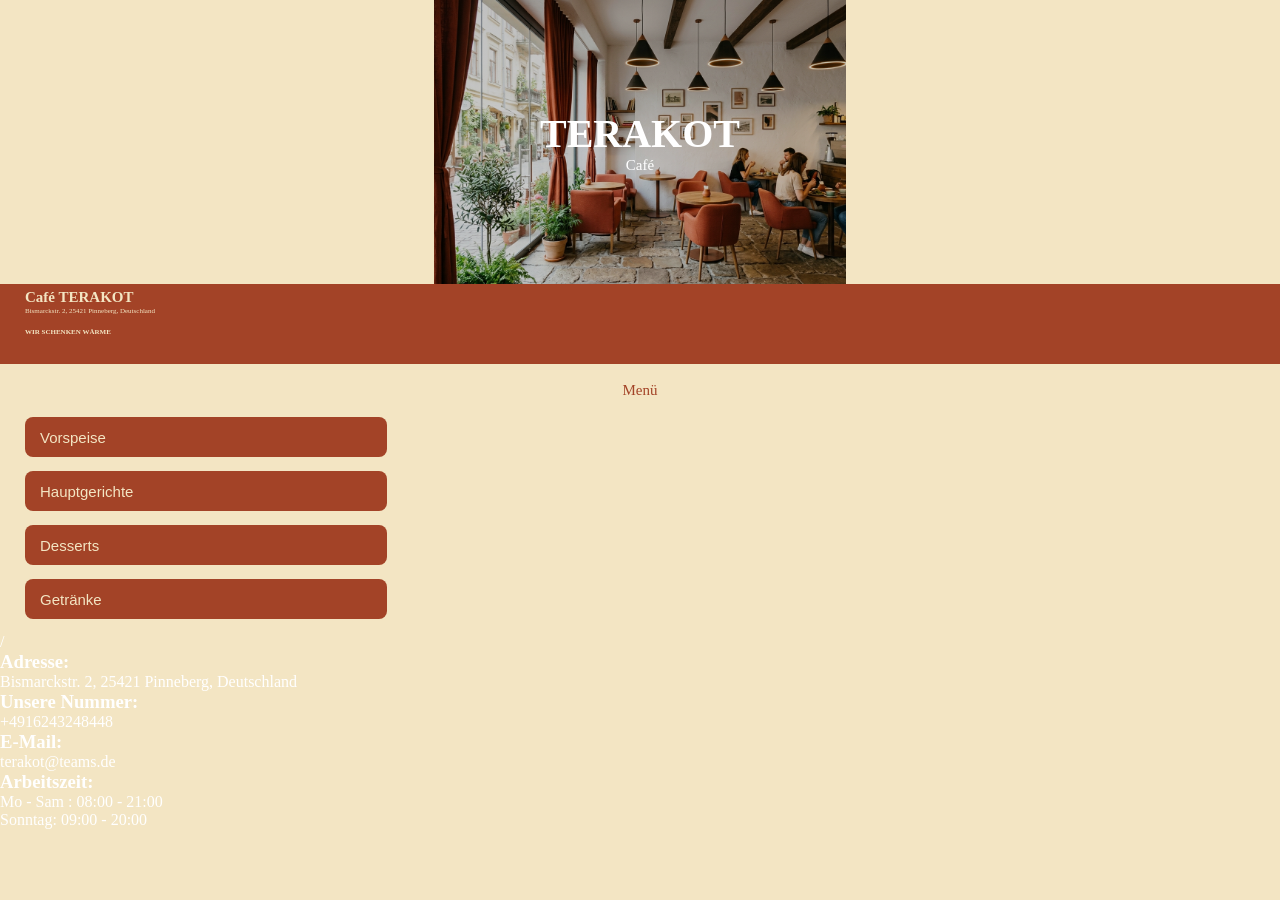
==== index.html @ 1383a9db "terakot-test-01" ====
<!DOCTYPE html>
<html lang="en">
<head>
    <meta charset="UTF-8">
    <meta name="viewport" content="width=device-width, initial-scale=1.0">
    <title>Document</title>
     <link rel="stylesheet" href="./css/styles.css">
</head>
<body>
    <section class="afischa">
        <div class="afisch">
        <h1 class="afitex">TERAKOT</h1>
        <h3 class="afip">Café</h3>
    </div>
        
    </section>
    <section class="feauter">
        <h2 class="featext">Café TERAKOT</h2>
        <p class="feapic">Bismarckstr. 2, 25421 Pinneberg, Deutschland</p>
        <h4 class="fealos">WIR SCHENKEN WÄRME</h4>
    </section>
    <section class="tablet">
        <div class="spysok">
            <h2 class="nazva" >Menü</h2></div>
        <div class="variant">
        <ul class="list">
           <li class="one-list"><button class="pers"><p class="tebut">Vorspeise</p></button></li> 
           <li class="one-list"><button class="pers"><p class="tebut">Hauptgerichte</p></button></li> 
           <li class="one-list"><button class="pers"><p class="tebut">Desserts</p></button></li>
           <li class="one-list"><button class="pers"><p class="tebut">Getränke</p></button></li> 
        </ul>
        </div>
        
    </section>
    <section>
        <div>/</div>
        <div><h3>Adresse:</h3>
            <p>Bismarckstr. 2, 25421 Pinneberg, Deutschland</p></div>
        <div><h3>Unsere Nummer:</h3>
        <p>+4916243248448</p></div>
        <div><h3>E-Mail:</h3>
        <p>terakot@teams.de</p></div>
        <div><h3>Arbeitszeit:</h3>
        <p>Mo - Sam : 08:00 - 21:00</p>
    <p>Sonntag: 09:00 - 20:00</p></div>
    </section>
</body>
</html>
---- css/styles.css ----
::before,
::after {
box-sizing: border-box;
margin: 0;
padding: 0;  
}
body {
font-family: var(--second-family);
color: #FFF;
background: #F3E5C3;
margin: 0;
}

body.modal-open {
overflow: hidden;
}


ul {
list-style: none;
}

a {
text-decoration: none;
}
h1,
h2,
h3,
h4,
h5,
h6,
p {
margin: 0;
padding: 0;
}

ul,
ol {
margin: 0;
padding: 0;
}

img {
display: block;
max-width: 100%;
height: auto; 
}

.afischa {
    text-align: center;
    padding: 110px 0;
    background-image: linear-gradient(to bottom, rgba(0, 0, 0, 0.24), rgba(0, 0, 0, 0.180)), url(../images/heder.png);
    background-repeat: no-repeat;
    background-position: center center;
    background-size: cover;
    max-width: 412px;
    align-items: center;
    margin: auto;
}

.afitex {
  font-size: 40px;
}

.afip {
font-weight: 400;
font-size: 15px;
}

.feauter {
padding: 0;
height: 80px;  
background: #A34327;
}

.featext {
 font-size: 15px;   
 color: #F3E5C3;
 padding-left: 25px;
 padding-top: 5px;
}

.feapic {
font-size: 7px;
color: #F3E5C3;
padding-left: 25px;
margin-top: 1px;
}

.fealos {
font-size: 7px;
color: #F3E5C3; 
margin-top: 13px; 
padding-left: 25px;
}

.spysok {
text-align: center;
}

.nazva {
font-weight: 400;
font-size: 15px;
color: #A34327;
margin: 18px auto;
}

.pers {
border-radius: 8px;
width: 362px;
height: 40px; 
cursor: pointer;
background-color: #A34327;
padding: 8px 15px;
margin-right: auto;
margin-left: auto;
border: none;
}

.one-list {
margin: 14px 25px;
}

.tebut {
font-weight: 400;
font-size: 15px;
text-align: left;  
color: #F3E5C3; 
font-family: var(--second-family)
}
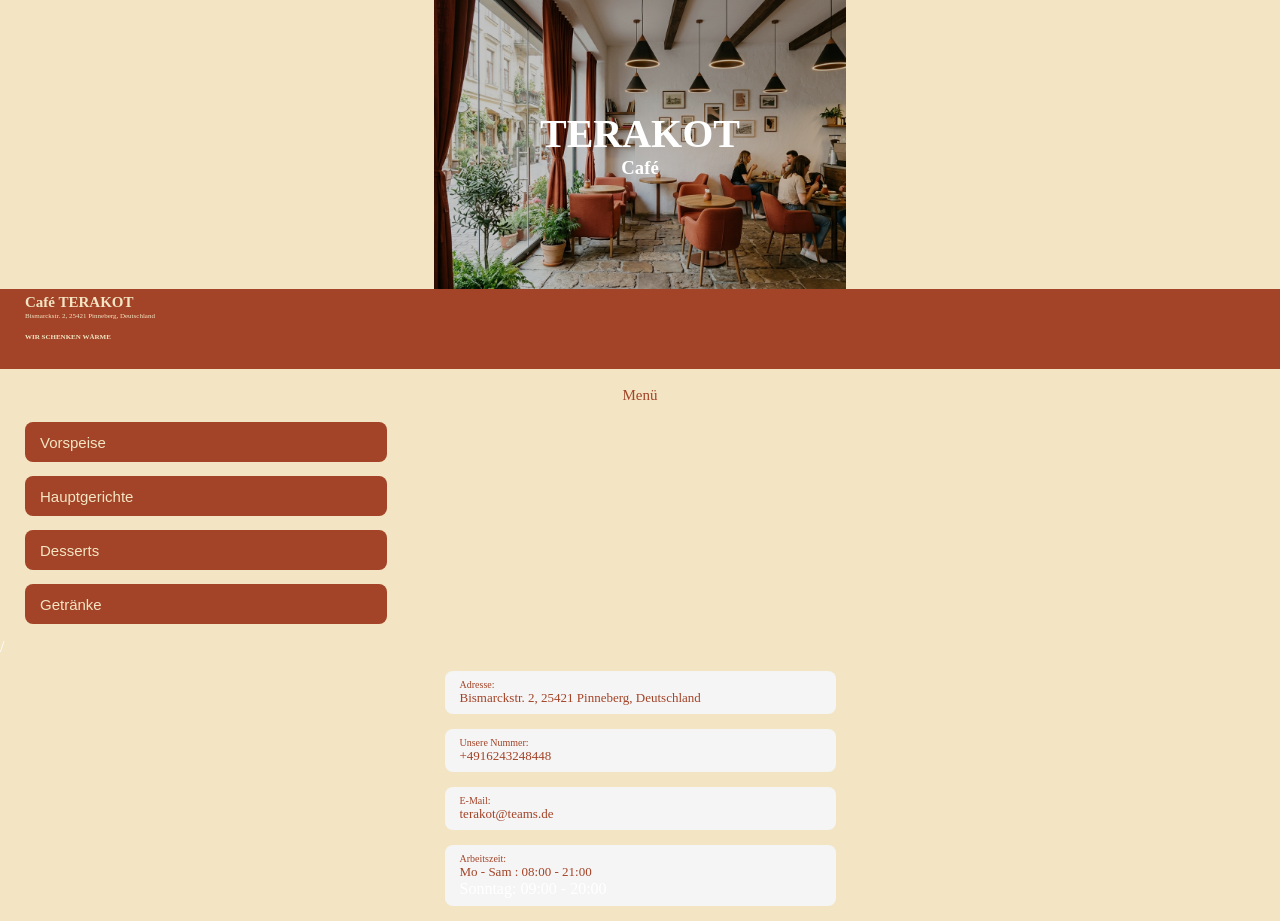
==== commit f3a1bf50: "terakot-test-02" ====
--- a/index.html
+++ b/index.html
@@ -10,7 +10,7 @@
     <section class="afischa">
         <div class="afisch">
         <h1 class="afitex">TERAKOT</h1>
-        <h3 class="afip">Café</h3>
+        <h3 clclass="texin"ass="afip">Café</h3>
     </div>
         
     </section>
@@ -34,14 +34,14 @@
     </section>
     <section>
         <div>/</div>
-        <div><h3>Adresse:</h3>
-            <p>Bismarckstr. 2, 25421 Pinneberg, Deutschland</p></div>
-        <div><h3>Unsere Nummer:</h3>
-        <p>+4916243248448</p></div>
-        <div><h3>E-Mail:</h3>
-        <p>terakot@teams.de</p></div>
-        <div><h3>Arbeitszeit:</h3>
-        <p>Mo - Sam : 08:00 - 21:00</p>
+        <div class="info"><h3 class="boin">Adresse:</h3>
+            <p class="texin">Bismarckstr. 2, 25421 Pinneberg, Deutschland</p></div>
+        <div class="info"><h3 class="boin">Unsere Nummer:</h3>
+        <p class="texin">+4916243248448</p></div>
+        <div class="info"><h3 class="boin">E-Mail:</h3>
+        <p class="texin">terakot@teams.de</p></div>
+        <div class="info"><h3 class="boin">Arbeitszeit:</h3>
+        <p class="texin">Mo - Sam : 08:00 - 21:00</p>
     <p>Sonntag: 09:00 - 20:00</p></div>
     </section>
 </body>
--- a/css/styles.css
+++ b/css/styles.css
@@ -127,4 +127,26 @@
 text-align: left;  
 color: #F3E5C3; 
 font-family: var(--second-family)
+}
+
+.info {
+border-radius: 8px;
+width: 361px;
+background-color: #f5f5f5;
+padding: 8px 15px;
+margin: 15px auto;
+}
+
+.boin {
+font-weight: 400;
+font-size: 10px;
+text-align: left;
+color: #A34327;
+}
+
+.texin {
+font-weight: 400;
+font-size: 13px;
+text-align: left;
+color: #A34327;
 }
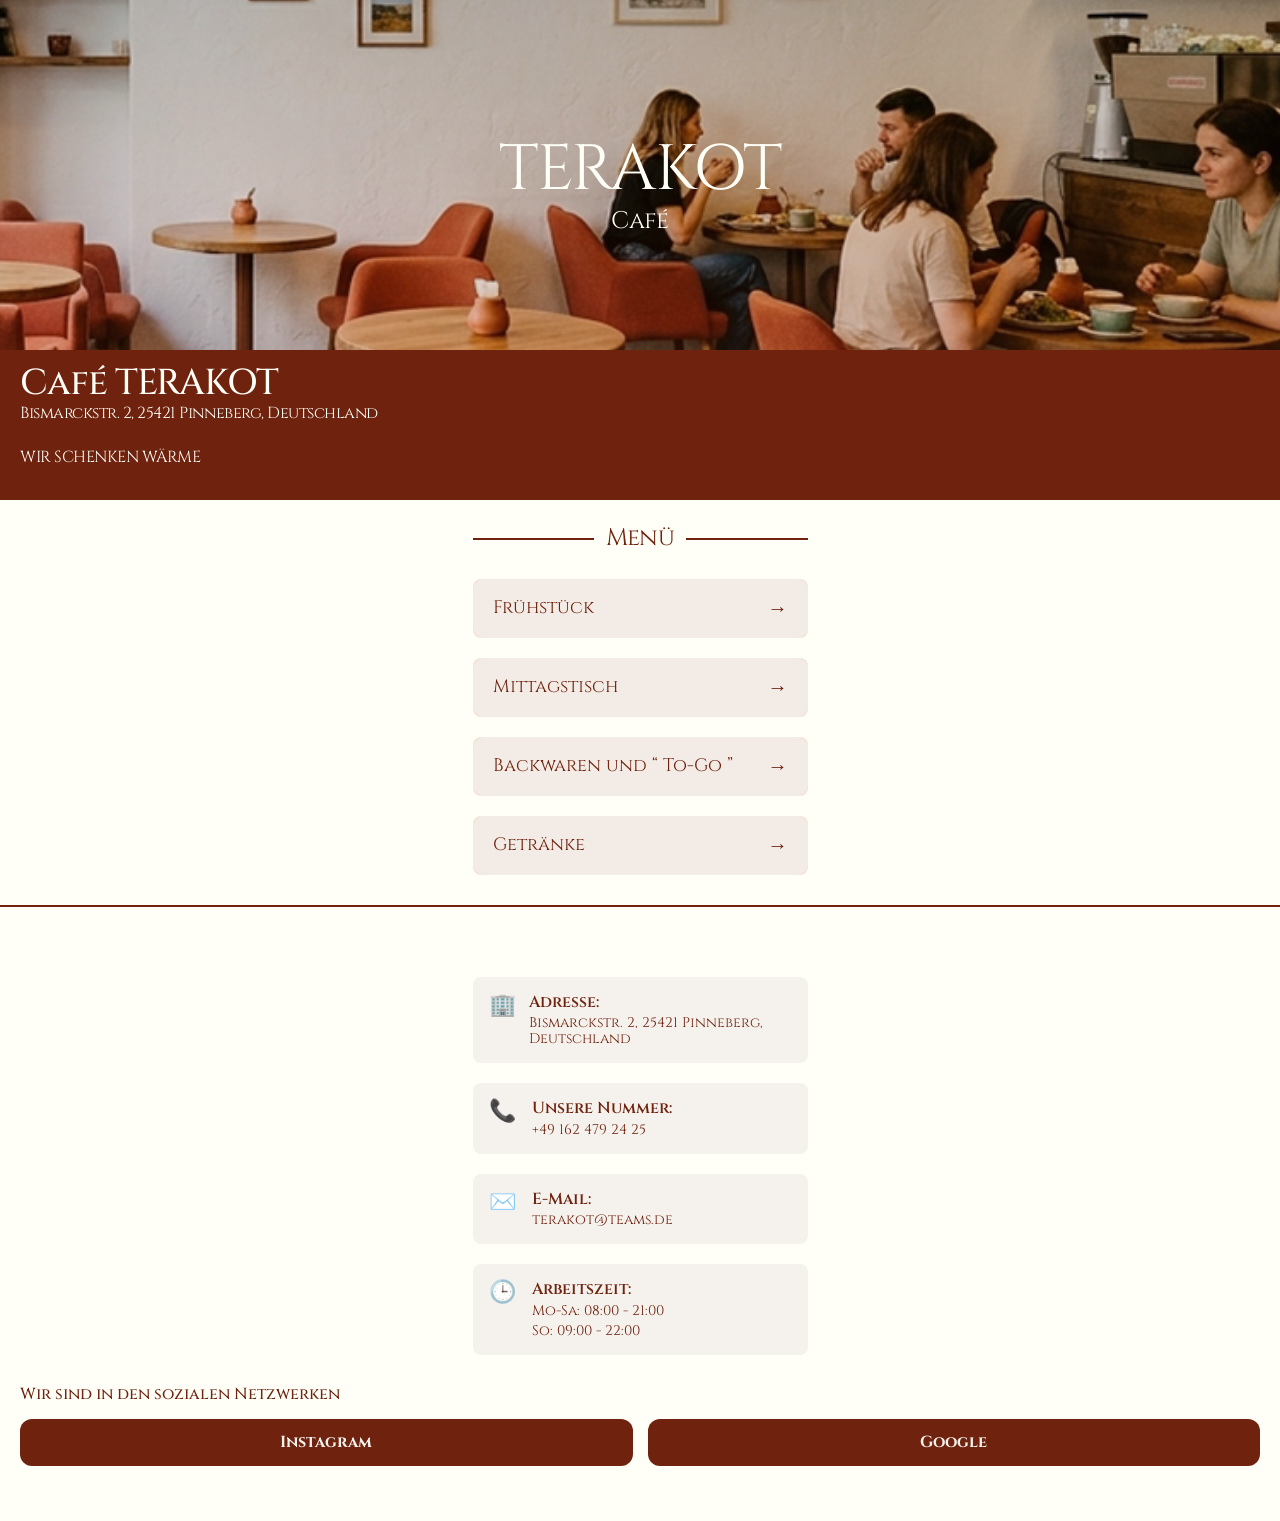
==== commit 2056a197: "TERAKOT-test-2.0" ====
--- a/index.html
+++ b/index.html
@@ -3,46 +3,107 @@
 <head>
     <meta charset="UTF-8">
     <meta name="viewport" content="width=device-width, initial-scale=1.0">
-    <title>Document</title>
-     <link rel="stylesheet" href="./css/styles.css">
+    <title>TERAKOT</title>
+    <link rel="preconnect" href="https://fonts.googleapis.com">
+    <link rel="preconnect" href="https://fonts.gstatic.com" crossorigin>
+    <link href="https://fonts.googleapis.com/css2?family=Cinzel:wght@400..900&family=Lato:ital,wght@0,100;0,300;0,400;0,700;0,900;1,100;1,300;1,400;1,700;1,900&family=Montserrat:ital,wght@0,100..900;1,100..900&family=Playfair+Display:ital,wght@0,400..900;1,400..900&display=swap" rel="stylesheet">
+    <link
+      rel="stylesheet"
+      href="https://cdnjs.cloudflare.com/ajax/libs/modern-normalize/3.0.1/modern-normalize.min.css"
+      integrity="sha512-q6WgHqiHlKyOqslT/lgBgodhd03Wp4BEqKeW6nNtlOY4quzyG3VoQKFrieaCeSnuVseNKRGpGeDU3qPmabCANg=="
+      crossorigin="anonymous"
+      referrerpolicy="no-referrer"
+    />
+    <link rel="stylesheet" href="./css/styles.css">
 </head>
 <body>
-    <section class="afischa">
-        <div class="afisch">
-        <h1 class="afitex">TERAKOT</h1>
-        <h3 clclass="texin"ass="afip">Café</h3>
+    <section class="home-page">
+        <div class="home">
+        <h1 class="home-text">TERAKOT</h1>
+        <h3 class="hptext"ass="afip">Café</h3>
     </div>
         
     </section>
-    <section class="feauter">
-        <h2 class="featext">Café TERAKOT</h2>
-        <p class="feapic">Bismarckstr. 2, 25421 Pinneberg, Deutschland</p>
-        <h4 class="fealos">WIR SCHENKEN WÄRME</h4>
+    <section class="title">
+        <div class="titbox">
+        <h2 class="title-text">Café TERAKOT</h2>
+        <p class="title-p">Bismarckstr. 2, 25421 Pinneberg, Deutschland</p>
+        <h4 class="title-h">WIR SCHENKEN WÄRME</h4></div>
+        
     </section>
     <section class="tablet">
         <div class="spysok">
-            <h2 class="nazva" >Menü</h2></div>
-        <div class="variant">
+           <div class="menu-title">
+            <h2 class="nazva">Menü</h2>
+           </div>
+            </div>
+         <div class="variant">
         <ul class="list">
-           <li class="one-list"><button class="pers"><p class="tebut">Vorspeise</p></button></li> 
-           <li class="one-list"><button class="pers"><p class="tebut">Hauptgerichte</p></button></li> 
-           <li class="one-list"><button class="pers"><p class="tebut">Desserts</p></button></li>
-           <li class="one-list"><button class="pers"><p class="tebut">Getränke</p></button></li> 
+        <li class="one-list">
+        <a href="menu.html#fruch" class="pers">Frühstück</a>
+        </li>
+        <li class="one-list">
+        <a href="#" class="pers">Mittagstisch</a>
+        </li>
+        <li class="one-list">
+        <a href="#" class="pers">Backwaren und “ To-Go ”</a>
+        </li>
+        <li class="one-list">
+        <a href="#" class="pers">Getränke</a>
+        </li>
         </ul>
+ <div class="divider"></div>
         </div>
         
     </section>
-    <section>
-        <div>/</div>
-        <div class="info"><h3 class="boin">Adresse:</h3>
-            <p class="texin">Bismarckstr. 2, 25421 Pinneberg, Deutschland</p></div>
-        <div class="info"><h3 class="boin">Unsere Nummer:</h3>
-        <p class="texin">+4916243248448</p></div>
-        <div class="info"><h3 class="boin">E-Mail:</h3>
-        <p class="texin">terakot@teams.de</p></div>
-        <div class="info"><h3 class="boin">Arbeitszeit:</h3>
-        <p class="texin">Mo - Sam : 08:00 - 21:00</p>
-    <p>Sonntag: 09:00 - 20:00</p></div>
+
+<section class="info">
+       
+<div class="contacts">
+
+<div class="contact-item">
+<div class="icon">🏢</div>
+<div>
+<p class="contact-title">Adresse:</p>
+<p class="text">Bismarckstr. 2, 25421 Pinneberg, Deutschland</p>
+</div>
+</div>
+
+<div class="contact-item">
+<div class="icon">📞</div>
+<div>
+<p class="contact-title">Unsere Nummer:</p>
+<p class="text">+49 162 479 24 25</p>
+</div>
+</div>
+
+<div class="contact-item">
+<div class="icon">✉️</div>
+<div>
+<p class="contact-title">E-Mail:</p>
+<p class="text">terakot@teams.de</p>
+</div>
+</div>
+
+<div class="contact-item">
+<div class="icon">🕒</div>
+<div>
+<p class="contact-title">Arbeitszeit:</p>
+<p class="text">Mo-Sa: 08:00 - 21:00</p>
+<p class="text">So: 09:00 - 22:00</p>
+</div>
+</div>
+
+</div>
+    </section>
+
+    <section class="links">
+    <p class="social-title">Wir sind in den sozialen Netzwerken</p>
+
+<div class="social-buttons">
+<a href="#" class="social-btn">Instagram</a>
+<a href="#" class="social-btn">Google</a>
+</div>
     </section>
 </body>
 </html>
--- a/css/styles.css
+++ b/css/styles.css
@@ -4,17 +4,19 @@
 margin: 0;
 padding: 0;  
 }
+
 body {
-font-family: var(--second-family);
-color: #FFF;
-background: #F3E5C3;
-margin: 0;
+display: block;
+font-family: "Cinzel", serif;
+color: #6f220d;
+background: #fffff8;
+margin: 0;
+font-weight: 375px;
 }
 
 body.modal-open {
 overflow: hidden;
 }
-
 
 ul {
 list-style: none;
@@ -46,107 +48,223 @@
 height: auto; 
 }
 
-.afischa {
-    text-align: center;
-    padding: 110px 0;
-    background-image: linear-gradient(to bottom, rgba(0, 0, 0, 0.24), rgba(0, 0, 0, 0.180)), url(../images/heder.png);
-    background-repeat: no-repeat;
-    background-position: center center;
-    background-size: cover;
-    max-width: 412px;
-    align-items: center;
-    margin: auto;
-}
-
-.afitex {
-  font-size: 40px;
-}
-
-.afip {
-font-weight: 400;
-font-size: 15px;
-}
-
-.feauter {
+.home-page {
+height: 350px;
+padding: 134px 0;
+text-align: center;
+background-color: #6f220d;
+background-image: linear-gradient(to bottom, rgba(0, 0, 0, 0.2) 0%, rgba(111, 34, 13, 0.2) 100%), url(../images/home.jpg);
+background-repeat: no-repeat;
+background-position: center center;
+background-size: cover;
+max-width: none;
+align-items: center;
+margin: auto;
+}
+
+.home-text {
+font-family: var(--third-family);
+font-weight: 400;
+font-size: 64px;
+letter-spacing: -0.03em;
+color: #fffff8; 
+}
+
+.hptext {
+font-family: var(--third-family);
+font-weight: 400;
+font-size: 24px;
+letter-spacing: -0.03em;
+color: #fffff8;
+}
+
+.title {
+height: 150px;
+background: #6f220d;
+text-align: left;
+padding: 13px 20px;
+}
+
+
+.title-text {
+font-family: var(--font-family);
+font-weight: 500;
+font-size: 36px;
+letter-spacing: -0.03em;
+color: #fffff8;
+}
+
+.title-p {
+font-family: var(--second-family);
+font-weight: 400;
+font-size: 16px;
+letter-spacing: -0.03em;
+color: #fffff8;
+}
+
+.title-h {
+font-family: var(--font3);
+font-weight: 400;
+font-size: 16px;
+letter-spacing: -0.03em;
+color: #fffff8; 
+margin: 25px auto;
+}
+
+.tablet {
+padding: 25px 0 40px;
+}
+
+.spysok {
+padding: 0 ;
+margin: 0 auto;
+width: 335px;
+}
+
+.menu-title {
+display: flex;
+align-items: center;
+gap: 12px;
+}
+
+.menu-title::before,
+.menu-title::after {
+content: "";
+flex: 1;
+border-top: 2px solid #6f220d;
+}
+
+.nazva {
+margin: 0;
+color: #6f220d;
+font-weight: 400;
+font-size: 24px;
+letter-spacing: -0.03em;
+color: #6f220d;
+}
+
+.variant {
+padding-top: 26px;
+}
+
+.list {
+list-style: none;
 padding: 0;
-height: 80px;  
-background: #A34327;
-}
-
-.featext {
- font-size: 15px;   
- color: #F3E5C3;
- padding-left: 25px;
- padding-top: 5px;
-}
-
-.feapic {
-font-size: 7px;
-color: #F3E5C3;
-padding-left: 25px;
-margin-top: 1px;
-}
-
-.fealos {
-font-size: 7px;
-color: #F3E5C3; 
-margin-top: 13px; 
-padding-left: 25px;
-}
-
-.spysok {
+margin: 0;
+display: flex;
+flex-direction: column;
+gap: 20px;
+}
+
+.one-list {
+margin: auto;
+border-radius: 8px;
+width: 335px;
+background: #f2e3d5;
+}
+
+.pers {
+display: flex;
+align-items: center;
+justify-content: space-between;
+padding: 18px 20px;
+text-decoration: none;
+background-color: #f3ece6;
+border-radius: 12px;
+color: #6f220d;
+font-size: 18px;
+}
+
+.pers::after {
+content: "→";
+font-size: 20px;
+}
+
+.pers:hover {
+background-color: #6f220d;
+color: #f2e3d5;
+}
+
+.divider {
+margin: 30px 0;
+border-top: 2px solid #6f220d;
+}
+
+.info {
+padding: 0 20px;
+}
+
+.contacts {
+display: flex;
+flex-direction: column;
+gap: 20px;
+align-items: center;
+
+}
+
+
+
+.contact-item {
+display: flex;
+gap: 16px;
+align-items: flex-start;
+width: 335px;
+background-color: #f5f2ee;
+padding: 16px;
+border-radius: 8px;
+
+}
+
+
+
+.icon {
+font-size: 22px;
+min-width: 24px;
+}
+
+
+
+.contact-title {
+margin: 0;
+font-weight: 600;
+background-color: #f5f2ee;
+color: #6f220d;
+}
+
+
+
+.text {
+margin: 4px 0 0;
+color: #6f220d;
+font-size: 14px;
+
+}
+
+.social-title {
+font-family: var(--font3);
+margin: 30px 0 16px;
+padding: 0 20px;
+color: #6f220d;
+font-size: 16px;
+font-weight: 500;
+}
+
+.social-buttons {
+padding: 0 20px 55px;
+display: flex;
+gap: 15px;
+}
+
+.social-btn {
+flex: 1;
 text-align: center;
-}
-
-.nazva {
-font-weight: 400;
-font-size: 15px;
-color: #A34327;
-margin: 18px auto;
-}
-
-.pers {
-border-radius: 8px;
-width: 362px;
-height: 40px; 
-cursor: pointer;
-background-color: #A34327;
-padding: 8px 15px;
-margin-right: auto;
-margin-left: auto;
-border: none;
-}
-
-.one-list {
-margin: 14px 25px;
-}
-
-.tebut {
-font-weight: 400;
-font-size: 15px;
-text-align: left;  
-color: #F3E5C3; 
-font-family: var(--second-family)
-}
-
-.info {
-border-radius: 8px;
-width: 361px;
-background-color: #f5f5f5;
-padding: 8px 15px;
-margin: 15px auto;
-}
-
-.boin {
-font-weight: 400;
-font-size: 10px;
-text-align: left;
-color: #A34327;
-}
-
-.texin {
-font-weight: 400;
-font-size: 13px;
-text-align: left;
-color: #A34327;
+padding: 14px;
+background-color: #6f220d;
+color: #f5f2ee;
+text-decoration: none;
+border-radius: 12px;
+font-weight: 700;
+font-size: 16px;
+line-height: 1,4;
+font-family: var(--font3);
 }
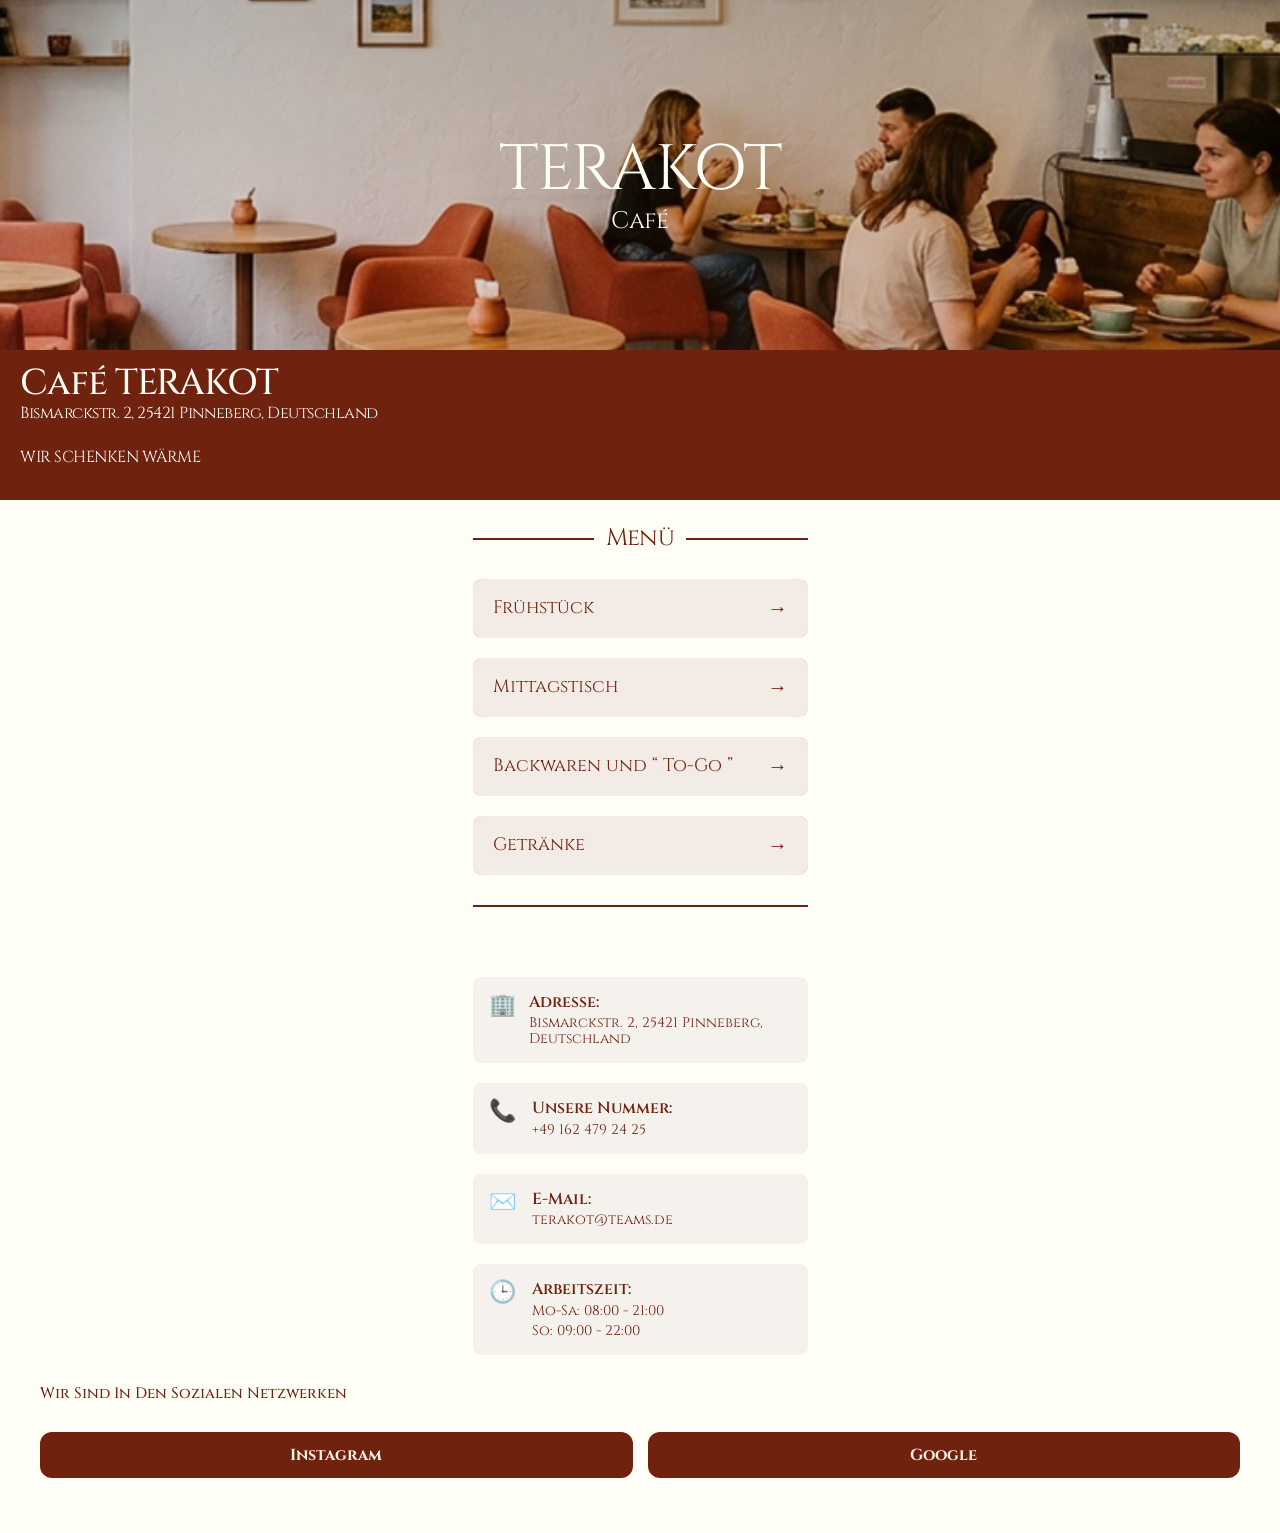
==== commit 6a419ca0: "TERAKOT-test-2.1" ====
--- a/index.html
+++ b/index.html
@@ -43,13 +43,13 @@
         <a href="menu.html#fruch" class="pers">Frühstück</a>
         </li>
         <li class="one-list">
-        <a href="#" class="pers">Mittagstisch</a>
+        <a href="menu.html#mitag" class="pers">Mittagstisch</a>
         </li>
         <li class="one-list">
-        <a href="#" class="pers">Backwaren und “ To-Go ”</a>
+        <a href="menu.html#back" class="pers">Backwaren und “ To-Go ”</a>
         </li>
         <li class="one-list">
-        <a href="#" class="pers">Getränke</a>
+        <a href="menu.html#getr" class="pers">Getränke</a>
         </li>
         </ul>
  <div class="divider"></div>
@@ -95,9 +95,9 @@
 </div>
 
 </div>
-    </section>
+</section>
 
-    <section class="links">
+<section class="links">
     <p class="social-title">Wir sind in den sozialen Netzwerken</p>
 
 <div class="social-buttons">
--- a/css/styles.css
+++ b/css/styles.css
@@ -47,6 +47,12 @@
 max-width: 100%;
 height: auto; 
 }
+
+html {
+scroll-behavior: smooth;
+}
+
+/* #region page first */
 
 .home-page {
 height: 350px;
@@ -186,8 +192,10 @@
 }
 
 .divider {
-margin: 30px 0;
+margin: 30px auto;
 border-top: 2px solid #6f220d;
+width: 335px;
+
 }
 
 .info {
@@ -237,16 +245,22 @@
 margin: 4px 0 0;
 color: #6f220d;
 font-size: 14px;
-
+text-decoration: none;
+}
+
+.links {
+padding: 0 20px;
 }
 
 .social-title {
 font-family: var(--font3);
-margin: 30px 0 16px;
+margin: 30px auto;
 padding: 0 20px;
 color: #6f220d;
-font-size: 16px;
+font-size: 15px;
 font-weight: 500;
+text-align: left;
+text-transform: capitalize;
 }
 
 .social-buttons {
@@ -267,4 +281,173 @@
 font-size: 16px;
 line-height: 1,4;
 font-family: var(--font3);
-}+}
+
+/* #endregion page first */
+
+/* #region menu page */
+
+section {
+  scroll-margin-top: 80px; /* висота хедера */
+}
+
+.menu-header {
+overflow-x: auto;
+scrollbar-width: none;
+scroll-behavior: smooth;
+position: sticky;
+top: 0;
+z-index: 1000;
+background: #fffff8;
+border-bottom: 1px solid #eee;
+}
+
+.menu-header::-webkit-scrollbar {
+  display: none;
+}
+
+.menu-nav {
+display: flex;
+gap: 10px;
+list-style: none;
+padding: 0;
+margin: 0;
+padding: 13px 10px;
+
+}
+
+
+
+.menu-nav a {
+display: block;
+border: none;
+padding: 12px 0;
+border-radius: 8px;
+font-size: 12px;
+background: #7a2e1c;
+color: #fffff8;
+white-space: nowrap;
+cursor: pointer;
+text-decoration: none;
+transition: 0.3s;
+width: 122px;
+height: 35px;
+text-align: center;
+flex-shrink: 0;
+}
+
+.menu-nav a:hover {
+  background: #a44a30;
+}
+
+.menu-nav a.active {
+background: #c96a4a;
+}
+
+.menu-nav a.active:hover {
+background: #c96a4a; /* щоб не мигало */
+}
+
+.menu-header,
+.menu {
+  max-width: 375px;
+  margin: 0 auto;
+}
+
+/* ---------- SECTION ---------- */
+
+.menu {
+padding: 16px;
+}
+
+
+
+.menu h2 {
+font-size: 28px;
+margin-bottom: 20px;
+border-bottom: 2px solid #7a2e1c;
+display: inline-block;
+padding-bottom: 5px;
+width: 335px;
+}
+
+
+
+/* ---------- CARD ---------- */
+
+.card {
+display: flex;
+justify-content: space-between;
+background: #f5f2ee;
+border-radius: 6px;
+margin-bottom: 16px;
+width: 335px;
+height: 140px;
+}
+
+
+
+/* текст */
+
+.card-info {
+display: flex;
+flex-direction: column;
+justify-content: space-between;
+flex: 1;
+padding: 15px 25px 25px 10px;
+}
+
+
+
+.card-info h3 {
+font-size: 14px;
+margin-bottom: 4px;
+}
+
+
+
+.card-info p {
+font-size: 14px;
+color: #777;
+}
+
+
+
+/* низ карточки */
+
+.card-bottom {
+display: flex;
+justify-content: space-between;
+align-items: center;
+margin-top: 12px;
+
+}
+
+
+
+.price {
+font-size: 18px;
+font-weight: bold;
+}
+
+
+
+.fav {
+font-size: 18px;
+color: #7a2e1c;
+cursor: pointer;
+}
+
+
+
+/* картинка */
+
+.card img {
+border-radius: 0 6px 6px 0;
+width: 159px;
+height: 140px;
+object-fit: cover;
+}
+
+
+/* #endregion menu page */
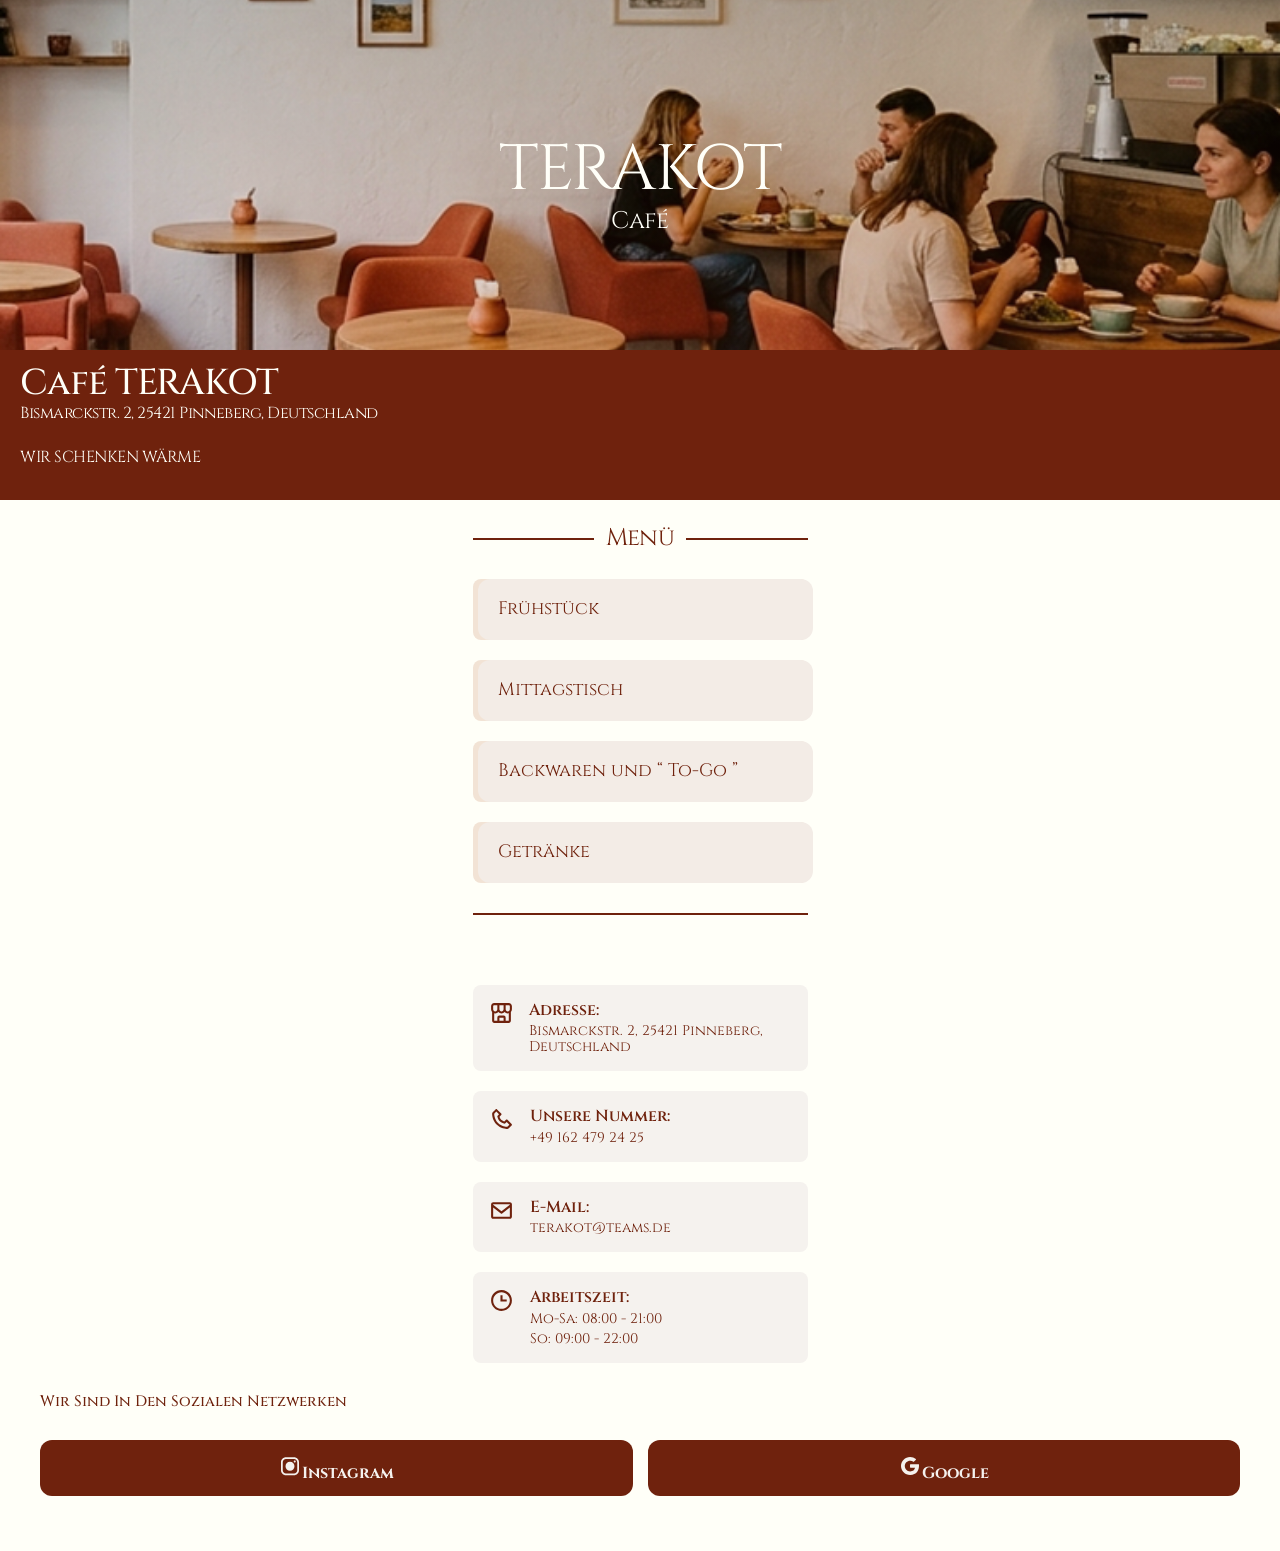
==== commit d3f6e482: "TERAKOT-test-2.2" ====
--- a/index.html
+++ b/index.html
@@ -40,16 +40,26 @@
          <div class="variant">
         <ul class="list">
         <li class="one-list">
-        <a href="menu.html#fruch" class="pers">Frühstück</a>
+        <a href="menu.html#fruch" class="pers">Frühstück
+            <svg class="icon-list" width="25px" height="25px" fill="currentColor">
+                <use href="./images/icon.svg#icon-right-arrow-alt"></use>
+            </svg>
+        </a>
         </li>
         <li class="one-list">
-        <a href="menu.html#mitag" class="pers">Mittagstisch</a>
+        <a href="menu.html#mitag" class="pers">Mittagstisch<svg class="icon-list" width="25px" height="25px">
+                <use href="./images/icon.svg#icon-right-arrow-alt"></use>
+            </svg></a>
         </li>
         <li class="one-list">
-        <a href="menu.html#back" class="pers">Backwaren und “ To-Go ”</a>
+        <a href="menu.html#back" class="pers">Backwaren und “ To-Go ”<svg class="icon-list" width="25px" height="25px">
+                <use href="./images/icon.svg#icon-right-arrow-alt"></use>
+            </svg></a>
         </li>
         <li class="one-list">
-        <a href="menu.html#getr" class="pers">Getränke</a>
+        <a href="menu.html#getr" class="pers">Getränke<svg class="icon-list" width="25px" height="25px">
+                <use href="./images/icon.svg#icon-right-arrow-alt"></use>
+            </svg></a>
         </li>
         </ul>
  <div class="divider"></div>
@@ -62,7 +72,10 @@
 <div class="contacts">
 
 <div class="contact-item">
-<div class="icon">🏢</div>
+<div class="icon">
+    <svg  width="25px" height="25px">
+        <use href="./images/symbol-defs.svg#icon-store-alt"></use>
+    </svg></div>
 <div>
 <p class="contact-title">Adresse:</p>
 <p class="text">Bismarckstr. 2, 25421 Pinneberg, Deutschland</p>
@@ -70,7 +83,9 @@
 </div>
 
 <div class="contact-item">
-<div class="icon">📞</div>
+<div class="icon"><svg  width="25px" height="25px">
+        <use href="./images/symbol-defs.svg#icon-phone"></use>
+    </svg></div>
 <div>
 <p class="contact-title">Unsere Nummer:</p>
 <p class="text">+49 162 479 24 25</p>
@@ -78,7 +93,9 @@
 </div>
 
 <div class="contact-item">
-<div class="icon">✉️</div>
+<div class="icon"><svg  width="25px" height="25px">
+        <use href="./images/symbol-defs.svg#icon-envelope"></use>
+    </svg></div>
 <div>
 <p class="contact-title">E-Mail:</p>
 <p class="text">terakot@teams.de</p>
@@ -86,7 +103,9 @@
 </div>
 
 <div class="contact-item">
-<div class="icon">🕒</div>
+<div class="icon"><svg  width="25px" height="25px">
+        <use href="./images/symbol-defs.svg#icon-time"></use>
+    </svg></div>
 <div>
 <p class="contact-title">Arbeitszeit:</p>
 <p class="text">Mo-Sa: 08:00 - 21:00</p>
@@ -101,8 +120,12 @@
     <p class="social-title">Wir sind in den sozialen Netzwerken</p>
 
 <div class="social-buttons">
-<a href="#" class="social-btn">Instagram</a>
-<a href="#" class="social-btn">Google</a>
+<a href="#" class="social-btn"><svg width="24px" height="24px">
+    <use href="./images/symbol-defs.svg#icon-Instagram"></use>
+</svg>Instagram</a>
+<a href="#" class="social-btn"><svg width="24px" height="24px">
+    <use href="./images/symbol-defs.svg#icon-Google"></use>
+</svg>Google</a>
 </div>
     </section>
 </body>
--- a/css/styles.css
+++ b/css/styles.css
@@ -46,6 +46,10 @@
 display: block;
 max-width: 100%;
 height: auto; 
+}
+
+svg {
+  fill: currentColor;
 }
 
 html {
@@ -176,20 +180,20 @@
 padding: 18px 20px;
 text-decoration: none;
 background-color: #f3ece6;
+transform: translateX(5px);
 border-radius: 12px;
 color: #6f220d;
 font-size: 18px;
-}
-
-.pers::after {
-content: "→";
-font-size: 20px;
-}
-
-.pers:hover {
-background-color: #6f220d;
-color: #f2e3d5;
-}
+transition: all 0.3s ease;
+}
+
+.icon-list {
+width: 25px;
+height: 25px;
+fill: #6f220d;
+}
+
+
 
 .divider {
 margin: 30px auto;
@@ -449,5 +453,51 @@
 object-fit: cover;
 }
 
+.cart-bar {
+position: fixed;
+bottom: 20px;
+left: 50%;
+transform: translateX(-50%);
+width: 90%;
+max-width: 335px;
+background: #7a2e1c;
+color: #fffff8;
+padding: 16px;
+border-radius: 16px;
+display: flex;
+justify-content: space-between;
+align-items: center;
+z-index: 2000;
+transition: 0.3s;
+}
+
+.cart-bar.hidden {
+opacity: 0;
+pointer-events: none;
+transform: translateX(-50%) translateY(20px);
+}
+
+.fav {
+cursor: pointer;
+transition: 0.3s;
+}
+
+.fav svg {
+fill: transparent;
+stroke: #7a2e1c;
+stroke-width: 2;
+transition: 0.3s;
+}
+
+.fav.active svg {
+fill: #7a2e1c;
+stroke: #7a2e1c;
+}
+
+.cart-icon {
+fill: #fffff8;
+width: 20px;
+height: 20px;
+}
 
 /* #endregion menu page */
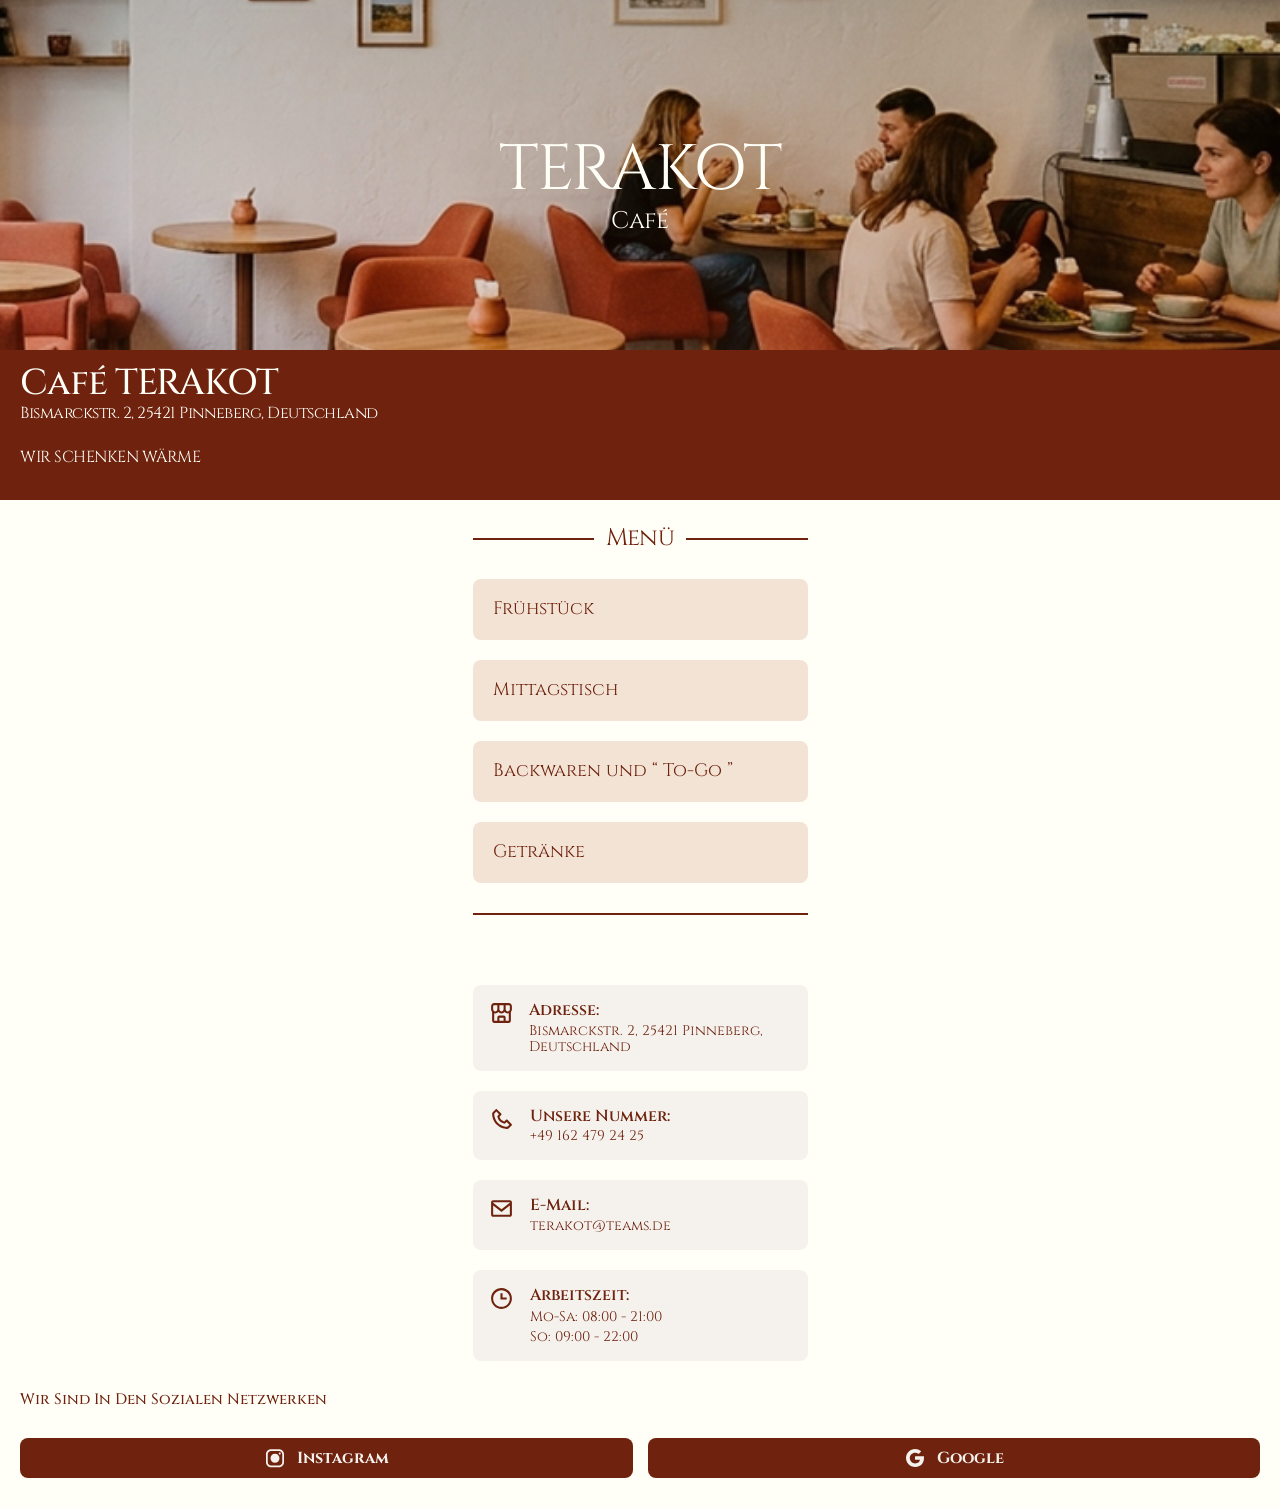
==== commit b9202cdd: "TERAKOT-test-2.3" ====
--- a/index.html
+++ b/index.html
@@ -20,7 +20,7 @@
     <section class="home-page">
         <div class="home">
         <h1 class="home-text">TERAKOT</h1>
-        <h3 class="hptext"ass="afip">Café</h3>
+        <h3 class="hptext" ass="afip">Café</h3>
     </div>
         
     </section>
@@ -88,7 +88,7 @@
     </svg></div>
 <div>
 <p class="contact-title">Unsere Nummer:</p>
-<p class="text">+49 162 479 24 25</p>
+<a href="tel:+491624792425" class="text">+49 162 479 24 25</a>
 </div>
 </div>
 
--- a/css/styles.css
+++ b/css/styles.css
@@ -179,12 +179,17 @@
 justify-content: space-between;
 padding: 18px 20px;
 text-decoration: none;
-background-color: #f3ece6;
-transform: translateX(5px);
+background-color: #f2e3d5;
+transform: none;
+transition: all 0.3s ease;
 border-radius: 12px;
 color: #6f220d;
 font-size: 18px;
-transition: all 0.3s ease;
+}
+
+.pers:hover {
+background-color: #6f220d;
+color: #f2e3d5;
 }
 
 .icon-list {
@@ -253,13 +258,12 @@
 }
 
 .links {
-padding: 0 20px;
+padding: 0 20px 30px;
 }
 
 .social-title {
 font-family: var(--font3);
 margin: 30px auto;
-padding: 0 20px;
 color: #6f220d;
 font-size: 15px;
 font-weight: 500;
@@ -268,12 +272,15 @@
 }
 
 .social-buttons {
-padding: 0 20px 55px;
 display: flex;
 gap: 15px;
 }
 
 .social-btn {
+display: flex;
+align-items: center;
+justify-content: center;
+gap: 10px;
 flex: 1;
 text-align: center;
 padding: 14px;
@@ -285,6 +292,9 @@
 font-size: 16px;
 line-height: 1,4;
 font-family: var(--font3);
+border-radius: 8px;
+width: 160px;
+height: 40px;
 }
 
 /* #endregion page first */
@@ -314,9 +324,10 @@
 display: flex;
 gap: 10px;
 list-style: none;
-padding: 0;
+padding: 10px;
 margin: 0;
 padding: 13px 10px;
+justify-content: flex-start;
 
 }
 
@@ -486,7 +497,7 @@
 fill: transparent;
 stroke: #7a2e1c;
 stroke-width: 2;
-transition: 0.3s;
+transition: all 0.3s ease;
 }
 
 .fav.active svg {
@@ -500,4 +511,33 @@
 height: 20px;
 }
 
-/* #endregion menu page */+/* #endregion menu page */
+
+
+.back-btn {
+margin: 30px auto;
+padding: 0 15px;
+width: 235px;
+height: 50px;
+text-align: center;
+}
+
+.social-btn-back {
+display: flex;
+align-items: center;
+justify-content: center;
+gap: 10px;
+text-align: center;
+padding: 14px;
+background-color: #6f220d;
+color: #f5f2ee;
+text-decoration: none;
+border-radius: 12px;
+font-weight: 700;
+font-size: 16px;
+line-height: 1.4;
+}
+
+.social-btn-back:hover {
+background: #c96a4a;
+}
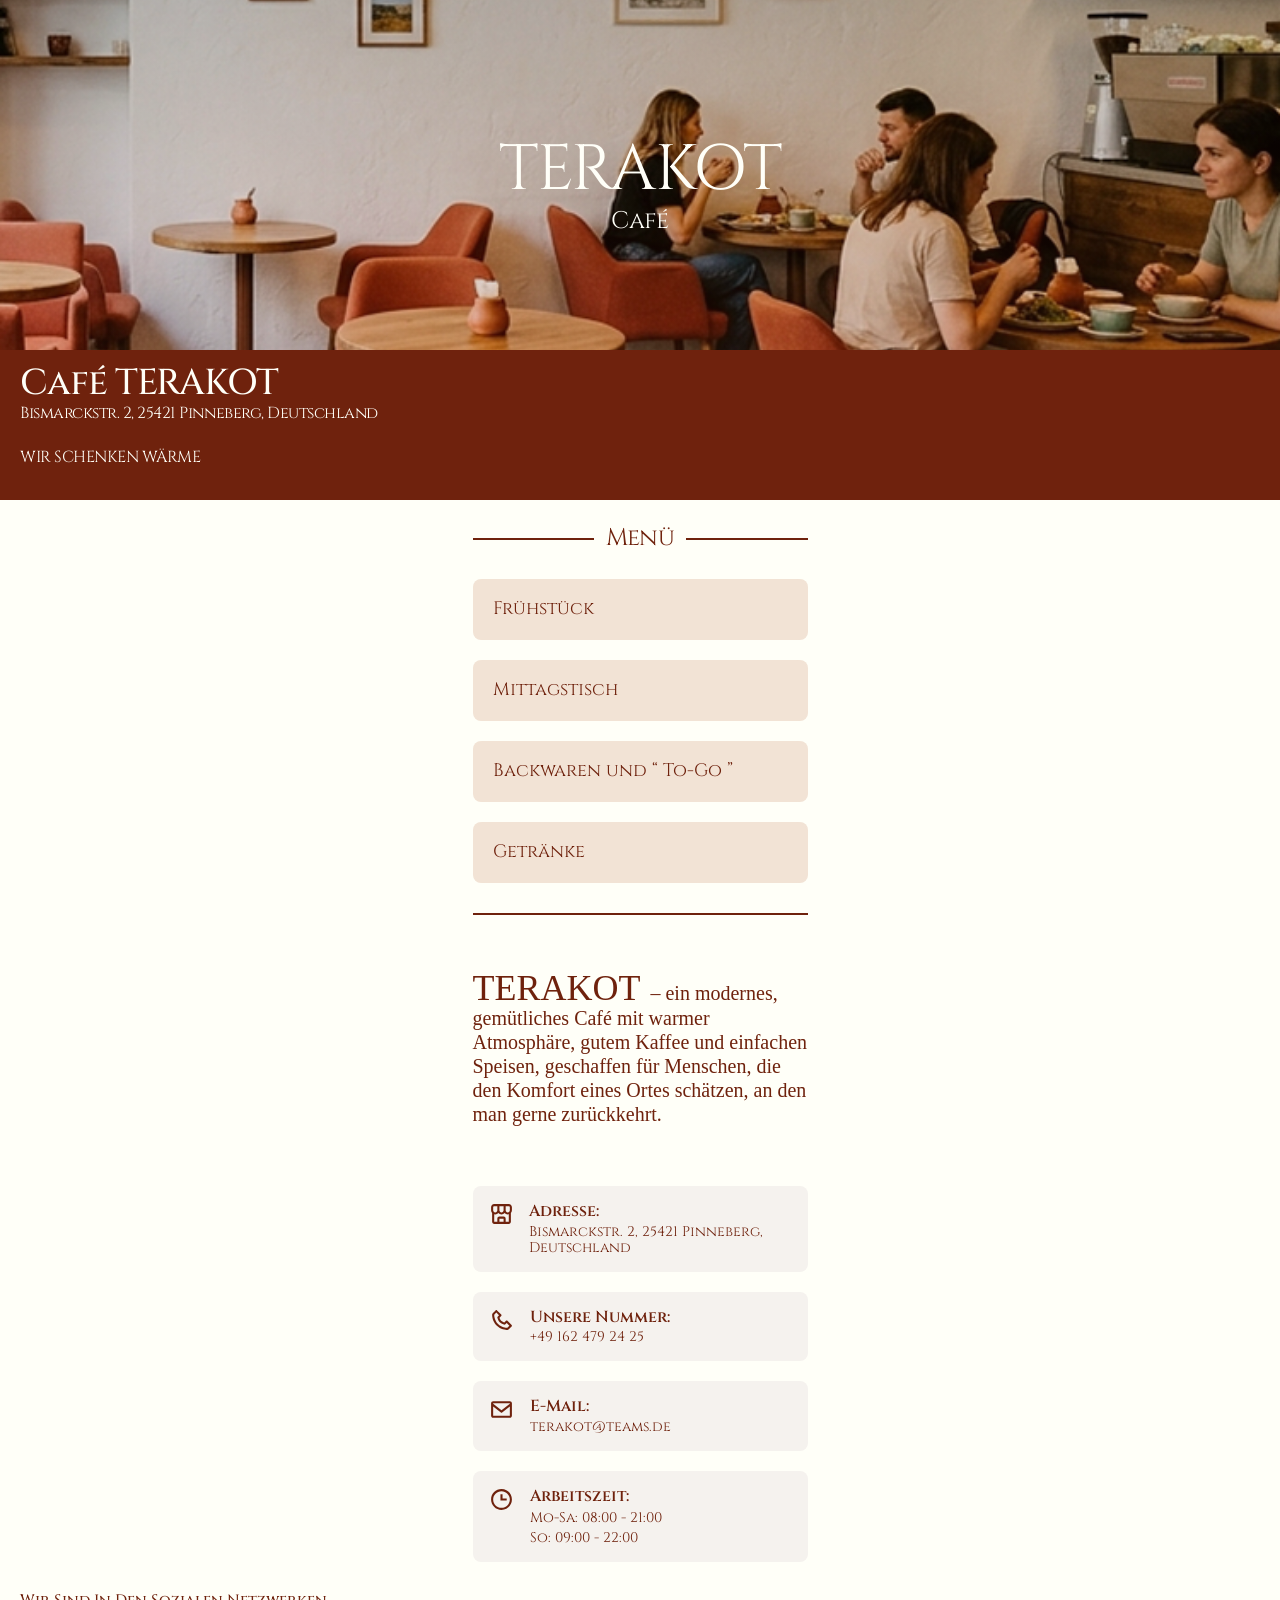
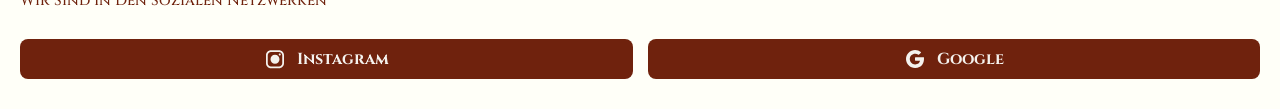
==== commit 65526411: "TERAKOT-test-2.5" ====
--- a/index.html
+++ b/index.html
@@ -66,7 +66,9 @@
         </div>
         
     </section>
-
+<section class="tema">
+    <p class="tema-text"><span class="brand-name">TERAKOT</span> – ein modernes, gemütliches Café mit warmer Atmosphäre, gutem Kaffee und einfachen Speisen, geschaffen für Menschen, die den Komfort eines Ortes schätzen, an den man gerne zurückkehrt.</p>
+</section>
 <section class="info">
        
 <div class="contacts">
--- a/css/styles.css
+++ b/css/styles.css
@@ -55,6 +55,8 @@
 html {
 scroll-behavior: smooth;
 }
+
+/* #region phone */
 
 /* #region page first */
 
@@ -122,13 +124,41 @@
 }
 
 .tablet {
-padding: 25px 0 40px;
+padding: 25px 0;
 }
 
 .spysok {
 padding: 0 ;
 margin: 0 auto;
 width: 335px;
+}
+
+.tema {
+padding: 0 20px 60px;
+}
+
+.tema-text  {
+font-family: Playfair Display, serif;
+font-weight: 400;
+font-size: 20px;
+line-height: 1.2;
+text-align: left;
+font-variant: normal;
+text-transform: none;
+color: #6f220d;
+max-width: 335px;
+max-height: 207px;
+margin: 0 auto;
+}
+
+.brand-name {
+font-size: 36px;
+display: inline;
+line-height: 1;
+vertical-align: baseline;
+text-transform: uppercase;
+font-variant: normal;
+margin-right: 5px;
 }
 
 .menu-title {
@@ -538,6 +568,9 @@
 line-height: 1.4;
 }
 
-.social-btn-back:hover {
-background: #c96a4a;
-}+/* #endregion phone */
+
+/* #region tablet */
+
+
+/* #endregion tablet */
